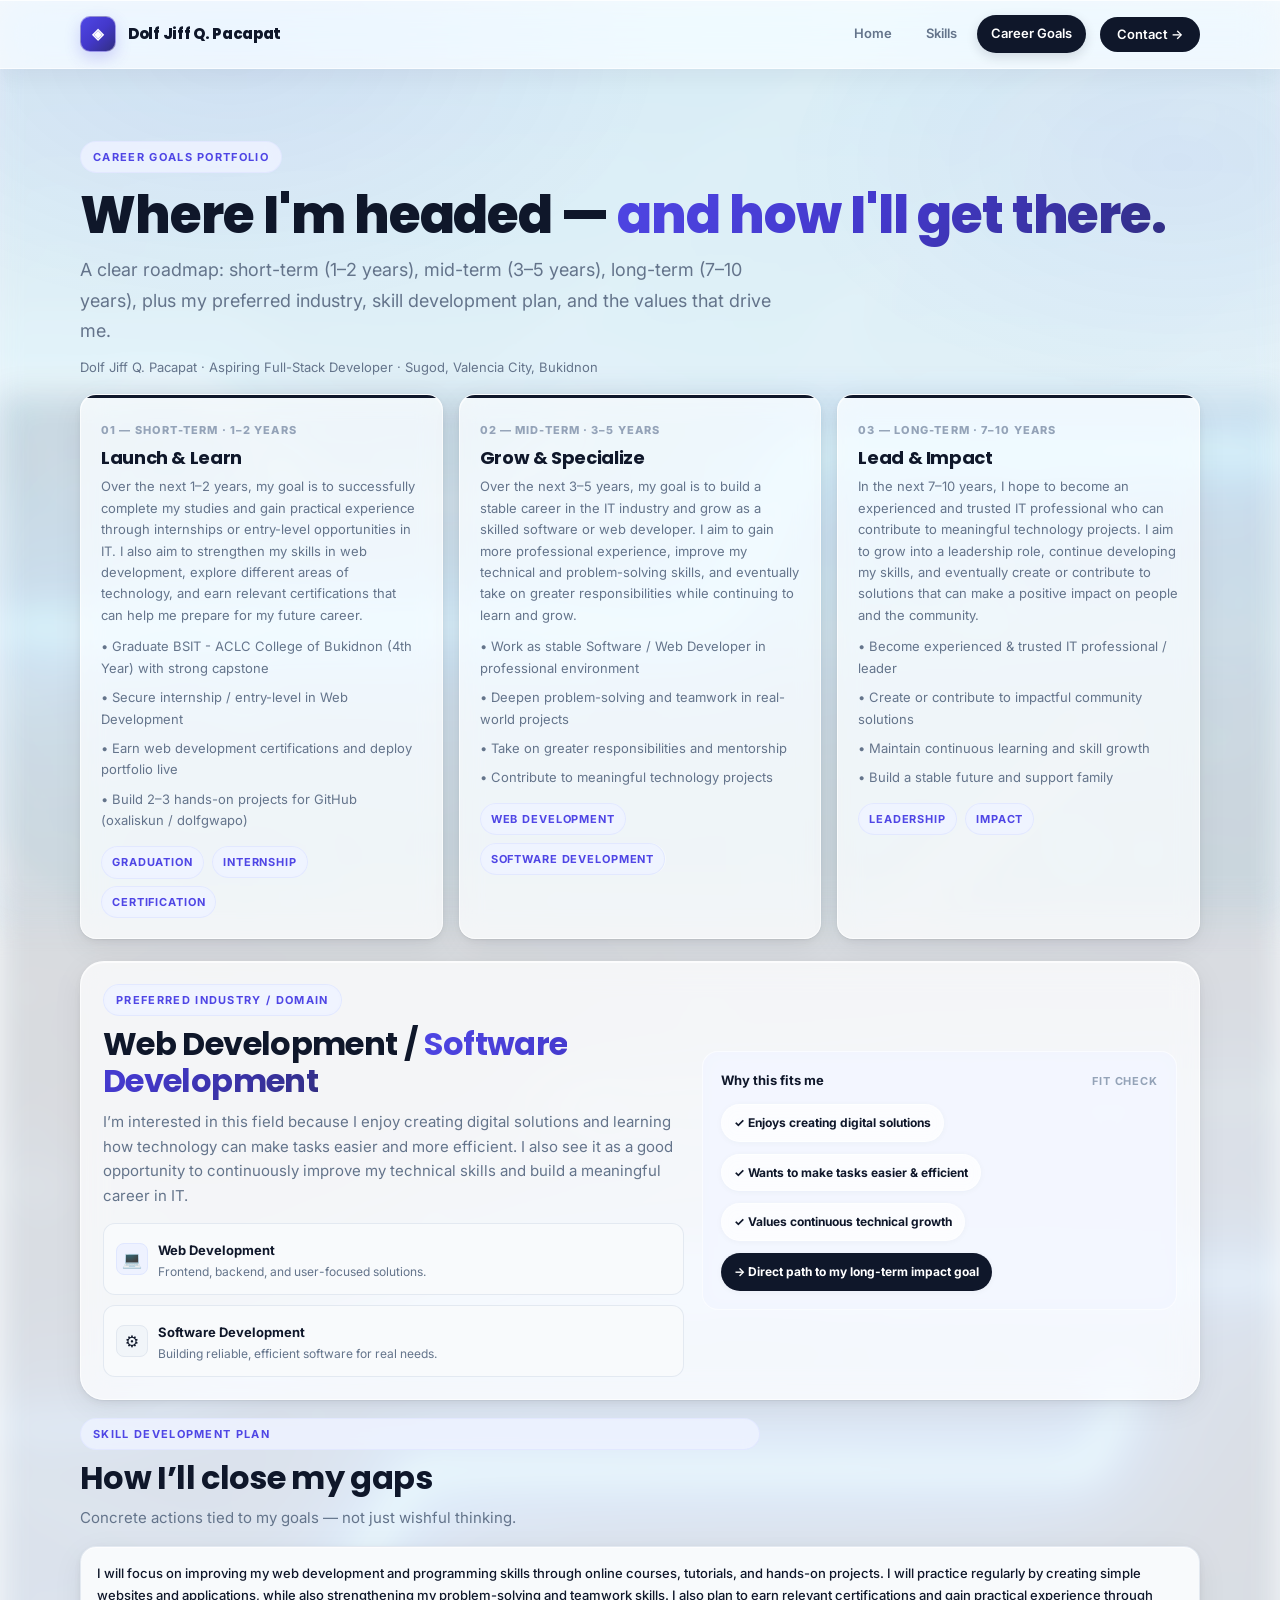
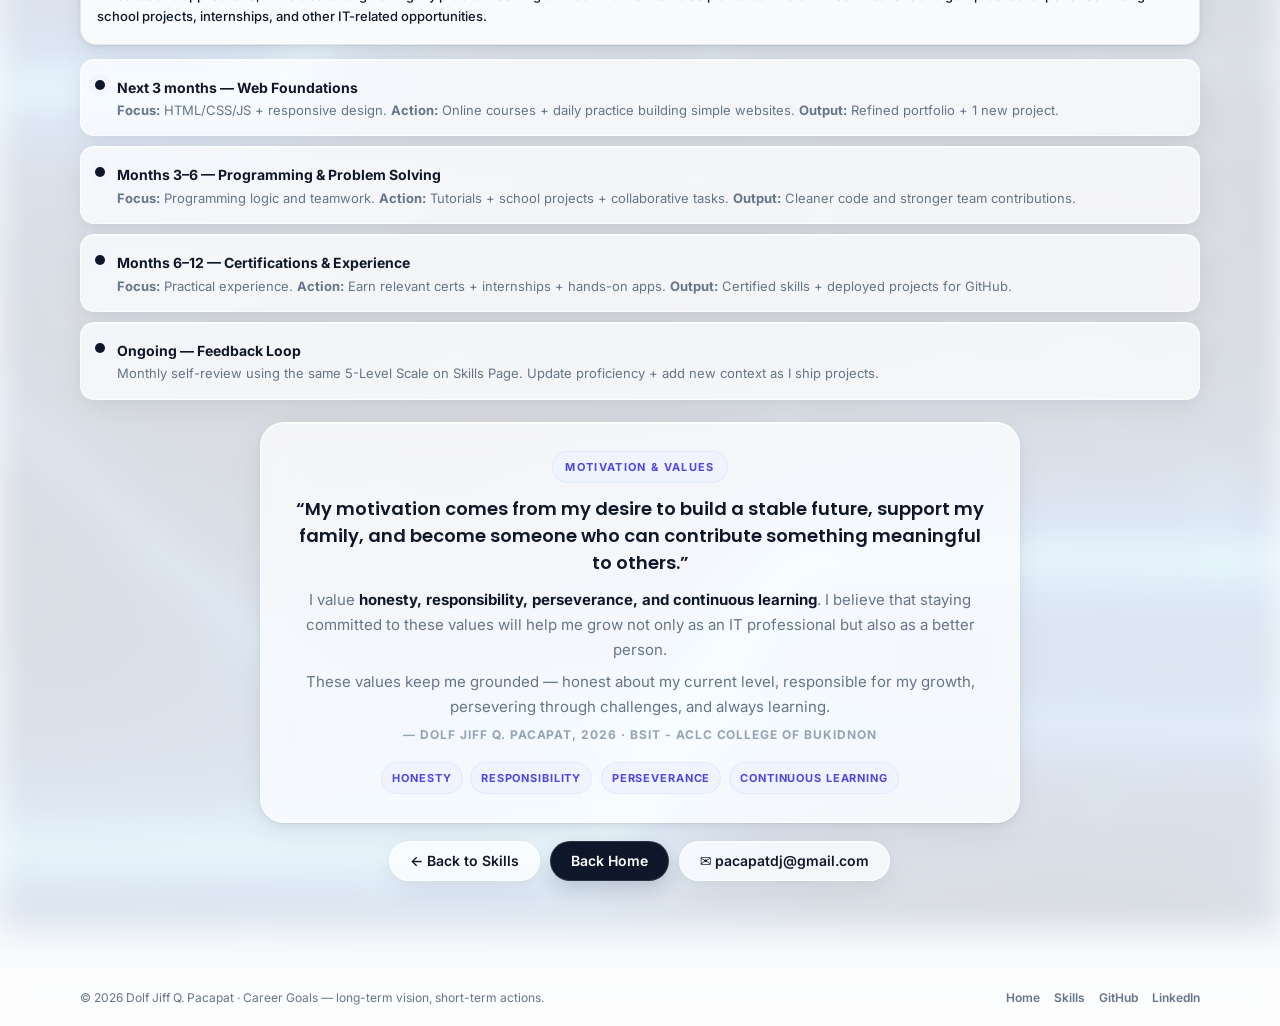
==== career.html @ fad09043 "Activity 1 - Deployed Portfolio Website: Dolf Jiff Q. Pacapat - BSIT ACLC Bukidnon" ====
<!DOCTYPE html>
<html lang="en">
<head>
  <meta charset="UTF-8"/>
  <meta name="viewport" content="width=device-width, initial-scale=1.0"/>
  <title>Dolf Jiff Q. Pacapat — Career Goals</title>
  <link rel="preconnect" href="https://fonts.googleapis.com">
  <link rel="preconnect" href="https://fonts.gstatic.com" crossorigin>
  <link href="https://fonts.googleapis.com/css2?family=Inter:wght@400;500;600;700&family=Poppins:wght@600;700;800&display=swap" rel="stylesheet">
  <link rel="stylesheet" href="css/style.css"/>
</head>
<body>
  <nav class="nav" id="nav">
    <div class="container nav-inner">
      <a class="brand" href="index.html">
        <span class="brand-mark">◈</span>
        <span>Dolf Jiff Q. Pacapat</span>
      </a>
      <div class="nav-links">
        <a href="index.html">Home</a>
        <a href="skills.html">Skills</a>
        <a class="active" href="career.html">Career Goals</a>
        <a class="btn btn-dark nav-cta" href="mailto:pacapatdj@gmail.com" style="padding:10px 16px; border-radius:999px; color:#fff">Contact →</a>
      </div>
      <button class="hamburger" onclick="document.getElementById('nav').classList.toggle('open')">☰</button>
    </div>
  </nav>

  <header class="section" style="padding-bottom:16px">
    <div class="container">
      <span class="eyebrow">Career Goals Portfolio</span>
      <h1 style="margin:12px 0 10px">Where I'm headed — <span class="gradient-text">and how I'll get there.</span></h1>
      <p class="lead" style="max-width:720px">A clear roadmap: short-term (1–2 years), mid-term (3–5 years), long-term (7–10 years), plus my preferred industry, skill development plan, and the values that drive me.</p>
      <p style="margin-top:10px; font-size:13px">Dolf Jiff Q. Pacapat · Aspiring Full-Stack Developer · Sugod, Valencia City, Bukidnon</p>
    </div>
  </header>

  <!-- TIMELINE — tech4 background -->
  <section class="section-sm career-tech" style="padding-top:0">
    <div class="container">
      <div class="timeline">
        <div class="t-card">
          <span class="kicker">01 — Short-term · 1–2 Years</span>
          <h3>Launch & Learn</h3>
          <p>Over the next 1–2 years, my goal is to successfully complete my studies and gain practical experience through internships or entry-level opportunities in IT. I also aim to strengthen my skills in web development, explore different areas of technology, and earn relevant certifications that can help me prepare for my future career.</p>
          <ul style="margin-top:10px; display:grid; gap:8px; font-size:13px; color:var(--text-muted)">
            <li>• Graduate BSIT - ACLC College of Bukidnon (4th Year) with strong capstone</li>
            <li>• Secure internship / entry-level in Web Development</li>
            <li>• Earn web development certifications and deploy portfolio live</li>
            <li>• Build 2–3 hands-on projects for GitHub (oxaliskun / dolfgwapo)</li>
          </ul>
          <div style="margin-top:14px; display:flex; gap:8px; flex-wrap:wrap">
            <span class="tag-important">Graduation</span>
            <span class="tag-important">Internship</span>
            <span class="tag-important">Certification</span>
          </div>
        </div>

        <div class="t-card">
          <span class="kicker">02 — Mid-term · 3–5 Years</span>
          <h3>Grow & Specialize</h3>
          <p>Over the next 3–5 years, my goal is to build a stable career in the IT industry and grow as a skilled software or web developer. I aim to gain more professional experience, improve my technical and problem-solving skills, and eventually take on greater responsibilities while continuing to learn and grow.</p>
          <ul style="margin-top:10px; display:grid; gap:8px; font-size:13px; color:var(--text-muted)">
            <li>• Work as stable Software / Web Developer in professional environment</li>
            <li>• Deepen problem-solving and teamwork in real-world projects</li>
            <li>• Take on greater responsibilities and mentorship</li>
            <li>• Contribute to meaningful technology projects</li>
          </ul>
          <div style="margin-top:14px; display:flex; gap:8px; flex-wrap:wrap">
            <span class="tag-important">Web Development</span>
            <span class="tag-important">Software Development</span>
          </div>
        </div>

        <div class="t-card">
          <span class="kicker">03 — Long-term · 7–10 Years</span>
          <h3>Lead & Impact</h3>
          <p>In the next 7–10 years, I hope to become an experienced and trusted IT professional who can contribute to meaningful technology projects. I aim to grow into a leadership role, continue developing my skills, and eventually create or contribute to solutions that can make a positive impact on people and the community.</p>
          <ul style="margin-top:10px; display:grid; gap:8px; font-size:13px; color:var(--text-muted)">
            <li>• Become experienced & trusted IT professional / leader</li>
            <li>• Create or contribute to impactful community solutions</li>
            <li>• Maintain continuous learning and skill growth</li>
            <li>• Build a stable future and support family</li>
          </ul>
          <div style="margin-top:14px; display:flex; gap:8px; flex-wrap:wrap">
            <span class="tag-important">Leadership</span>
            <span class="tag-important">Impact</span>
          </div>
        </div>
      </div>

      <!-- PREFERRED INDUSTRY -->
      <div class="industry">
        <div>
          <span class="eyebrow">Preferred Industry / Domain</span>
          <h2 style="margin:10px 0 10px">Web Development / <span class="gradient-text">Software Development</span></h2>
          <p>I’m interested in this field because I enjoy creating digital solutions and learning how technology can make tasks easier and more efficient. I also see it as a good opportunity to continuously improve my technical skills and build a meaningful career in IT.</p>
          <div style="margin-top:14px; display:grid; gap:10px">
            <div style="display:flex; gap:10px; align-items:center; background:var(--bg); border:1px solid var(--border); border-radius:12px; padding:12px">
              <span style="width:32px;height:32px;border-radius:8px;display:grid;place-items:center;background:#eef2ff;border:1px solid #e0e7ff">💻</span>
              <div><strong style="font-size:13px">Web Development</strong><p style="font-size:12px">Frontend, backend, and user-focused solutions.</p></div>
            </div>
            <div style="display:flex; gap:10px; align-items:center; background:var(--bg); border:1px solid var(--border); border-radius:12px; padding:12px">
              <span style="width:32px;height:32px;border-radius:8px;display:grid;place-items:center;background:#f1f5f9;border:1px solid #e2e8f0">⚙️</span>
              <div><strong style="font-size:13px">Software Development</strong><p style="font-size:12px">Building reliable, efficient software for real needs.</p></div>
            </div>
          </div>
        </div>
        <div class="industry-visual">
          <div style="display:flex; align-items:center; justify-content:space-between">
            <strong style="font-size:13px">Why this fits me</strong>
            <span style="font-size:11px; font-weight:700; letter-spacing:.08em; text-transform:uppercase; color:var(--text-light)">Fit Check</span>
          </div>
          <div class="pill">✓ Enjoys creating digital solutions</div>
          <div class="pill">✓ Wants to make tasks easier & efficient</div>
          <div class="pill">✓ Values continuous technical growth</div>
          <div class="pill" style="background: var(--primary); color:#fff; border-color: transparent">→ Direct path to my long-term impact goal</div>
        </div>
      </div>

      <!-- SKILL DEVELOPMENT PLAN -->
      <div style="margin-top:18px">
        <div class="section-head" style="margin-bottom:16px">
          <span class="eyebrow">Skill Development Plan</span>
          <h2>How I’ll close my gaps</h2>
          <p>Concrete actions tied to my goals — not just wishful thinking.</p>
        </div>

        <div class="card" style="padding:16px; margin-bottom:12px; background:var(--bg); border-color:var(--border)">
          <p style="color:var(--text); font-size:13px; font-weight:500">I will focus on improving my web development and programming skills through online courses, tutorials, and hands-on projects. I will practice regularly by creating simple websites and applications, while also strengthening my problem-solving and teamwork skills. I also plan to earn relevant certifications and gain practical experience through school projects, internships, and other IT-related opportunities.</p>
        </div>

        <div class="roadmap">
          <div class="roadmap-item">
            <span class="dot"></span>
            <div>
              <strong style="font-size:14px">Next 3 months — Web Foundations</strong>
              <p style="font-size:13px"><strong>Focus:</strong> HTML/CSS/JS + responsive design. <strong>Action:</strong> Online courses + daily practice building simple websites. <strong>Output:</strong> Refined portfolio + 1 new project.</p>
            </div>
          </div>
          <div class="roadmap-item">
            <span class="dot"></span>
            <div>
              <strong style="font-size:14px">Months 3–6 — Programming & Problem Solving</strong>
              <p style="font-size:13px"><strong>Focus:</strong> Programming logic and teamwork. <strong>Action:</strong> Tutorials + school projects + collaborative tasks. <strong>Output:</strong> Cleaner code and stronger team contributions.</p>
            </div>
          </div>
          <div class="roadmap-item">
            <span class="dot"></span>
            <div>
              <strong style="font-size:14px">Months 6–12 — Certifications & Experience</strong>
              <p style="font-size:13px"><strong>Focus:</strong> Practical experience. <strong>Action:</strong> Earn relevant certs + internships + hands-on apps. <strong>Output:</strong> Certified skills + deployed projects for GitHub.</p>
            </div>
          </div>
          <div class="roadmap-item">
            <span class="dot"></span>
            <div>
              <strong style="font-size:14px">Ongoing — Feedback Loop</strong>
              <p style="font-size:13px">Monthly self-review using the same 5-Level Scale on Skills Page. Update proficiency + add new context as I ship projects.</p>
            </div>
          </div>
        </div>
      </div>

      <!-- MOTIVATION & VALUES -->
      <div style="margin-top:22px">
        <div class="motivation">
          <span class="eyebrow" style="margin:0 auto">Motivation & Values</span>
          <blockquote>“My motivation comes from my desire to build a stable future, support my family, and become someone who can contribute something meaningful to others.”</blockquote>
          <p style="margin-top:10px">I value <strong style="color:var(--text)">honesty, responsibility, perseverance, and continuous learning</strong>. I believe that staying committed to these values will help me grow not only as an IT professional but also as a better person.</p>
          <p style="margin-top:8px">These values keep me grounded — honest about my current level, responsible for my growth, persevering through challenges, and always learning.</p>
          <cite>— Dolf Jiff Q. Pacapat, 2026 · BSIT - ACLC College of Bukidnon</cite>
          <div style="margin-top:16px; display:flex; gap:8px; justify-content:center; flex-wrap:wrap">
            <span class="tag-important">Honesty</span>
            <span class="tag-important">Responsibility</span>
            <span class="tag-important">Perseverance</span>
            <span class="tag-important">Continuous Learning</span>
          </div>
        </div>
      </div>

      <div style="margin-top:18px; display:flex; gap:10px; flex-wrap:wrap; justify-content:center">
        <a href="skills.html" class="btn btn-ghost">← Back to Skills</a>
        <a href="index.html" class="btn btn-primary">Back Home</a>
        <a href="mailto:pacapatdj@gmail.com" class="btn btn-ghost">✉ pacapatdj@gmail.com</a>
      </div>
    </div>
  </section>

  <footer class="footer">
    <div class="container footer-inner">
      <p>© 2026 Dolf Jiff Q. Pacapat · Career Goals — long-term vision, short-term actions.</p>
      <div class="footer-links">
        <a href="index.html">Home</a>
        <a href="skills.html">Skills</a>
        <a href="https://github.com/oxaliskun" target="_blank">GitHub</a>
        <a href="https://www.linkedin.com/in/dolf-jiff-pacapat" target="_blank">LinkedIn</a>
      </div>
    </div>
  </footer>
</body>
</html>
---- css/style.css ----
/* 
  Modern Minimal Portfolio — Liquid Glass Edition (subtle iOS style)
  Palette: Slate + Indigo only — uniform, professional, minimal
  Fonts: Poppins (headings) / Inter (body)
*/

/* CSS Variables — Uniform Professional Palette */
:root{
  --bg: #f8fafc;
  --surface: rgba(255,255,255,0.74);
  --surface-solid: #ffffff;
  --surface-2: #f1f5f9;
  --text: #0f172a;
  --text-muted: #64748b;
  --text-light: #94a3b8;
  --border: rgba(226,232,240,0.9);
  --border-strong: #cbd5e1;
  --primary: #0f172a;
  --primary-soft: #1e293b;
  --accent: #4f46e5;
  --accent-2: #3730a3;
  --accent-3: #312e81;
  --gradient: linear-gradient(135deg, #4f46e5 0%, #4338ca 50%, #312e81 100%);
  --gradient-soft: linear-gradient(135deg, #eef2ff 0%, #f5f3ff 100%);
  --gradient-dark: linear-gradient(135deg, #0f172a 0%, #1e1b4b 100%);
  --shadow-sm: 0 1px 2px rgba(15,23,42,.06), 0 4px 12px rgba(15,23,42,.04);
  --shadow: 0 4px 24px rgba(15,23,42,.07), 0 12px 48px rgba(15,23,42,.05);
  --shadow-lg: 0 16px 48px rgba(15,23,42,.10), 0 32px 64px rgba(15,23,42,.07);
  --glass-bg: rgba(255,255,255,0.72);
  --glass-border: rgba(255,255,255,0.68);
  --glass-blur: blur(14px) saturate(160%);
  --glass-shadow: 0 8px 32px rgba(15,23,42,0.06), 0 2px 12px rgba(15,23,42,0.04), inset 0 1px 0 rgba(255,255,255,0.72);
  --radius: 16px;
  --radius-lg: 24px;
  --radius-full: 999px;
  --nav-h: 68px;
  --max: 1120px;
}

/* Reset */
*{box-sizing:border-box;margin:0;padding:0}
html{scroll-behavior:smooth}
body{
  font-family: 'Inter', system-ui, -apple-system, Segoe UI, Roboto, sans-serif;
  background: var(--bg);
  color: var(--text);
  line-height: 1.65;
  -webkit-font-smoothing: antialiased;
  overflow-x:hidden;
  position:relative;
}
/* Global tech background — more visible, still blurry transparent */
body::before{
  content:"";
  position:fixed;
  inset:-20px;
  background:
    linear-gradient(180deg, rgba(248,250,252,0.78) 0%, rgba(248,250,252,0.86) 55%, rgba(241,245,249,0.92) 100%),
    url('../assets/tech1.jpg') center 8% / cover no-repeat;
  filter: blur(18px) saturate(0.85) brightness(1.02);
  opacity:0.72;
  z-index:-3;
  pointer-events:none;
}
body::after{
  content:"";
  position:fixed;
  inset:0;
  background:
    radial-gradient(700px 420px at 18% 6%, rgba(79,70,229,0.07), transparent 62%),
    radial-gradient(640px 380px at 92% 18%, rgba(79,70,229,0.05), transparent 62%);
  z-index:-2;
  pointer-events:none;
}
img{max-width:100%;display:block}
a{color:inherit;text-decoration:none}
ul{list-style:none}

/* Typography */
h1,h2,h3,h4{font-family:'Poppins', sans-serif;letter-spacing:-.02em;line-height:1.15}
h1{font-size: clamp(32px, 5vw, 52px); font-weight:800}
h2{font-size: clamp(22px, 3vw, 32px); font-weight:700}
h3{font-size:18px;font-weight:700}
p{color: var(--text-muted); font-size:15px}
.lead{font-size: clamp(16px, 2vw, 18px); line-height:1.7}

/* Utilities */
.container{width:min(var(--max), 92vw); margin-inline:auto}
.section{padding: 72px 0; position:relative}
.section-sm{padding: 48px 0; position:relative}
.eyebrow{
  display:inline-flex; align-items:center; gap:8px;
  font-size:11px; font-weight:700; letter-spacing:.12em; text-transform:uppercase;
  color: var(--accent);
  background: rgba(238,242,255,0.85);
  border:1px solid rgba(224,231,255,0.9);
  padding:6px 12px; border-radius: var(--radius-full);
  backdrop-filter: blur(8px);
}
.tag-important{
  display:inline-flex; align-items:center; gap:6px;
  font-size:11px; font-weight:700; letter-spacing:.08em; text-transform:uppercase;
  color: var(--accent);
  background: rgba(238,242,255,0.85);
  border:1px solid rgba(224,231,255,0.9);
  padding:6px 10px; border-radius: var(--radius-full);
  backdrop-filter: blur(8px);
}
.gradient-text{
  background: var(--gradient);
  -webkit-background-clip:text;
  -webkit-text-fill-color:transparent;
  background-clip:text;
}
.btn{
  display:inline-flex; align-items:center; justify-content:center; gap:8px;
  padding:12px 20px; border-radius: var(--radius-full);
  font-weight:600; font-size:14px; line-height:1;
  border:1px solid transparent; cursor:pointer; transition:.2s;
  white-space:nowrap;
}
.btn-primary{
  background: var(--primary);
  color:#fff;
  box-shadow: 0 8px 20px rgba(15,23,42,.18);
  border-color: rgba(255,255,255,0.12);
}
.btn-primary:hover{transform: translateY(-1px); box-shadow: 0 12px 28px rgba(15,23,42,.22); background: var(--primary-soft)}
.btn-ghost{
  background: var(--glass-bg); border-color: var(--glass-border); color: var(--text);
  backdrop-filter: var(--glass-blur);
  box-shadow: var(--glass-shadow);
}
.btn-ghost:hover{border-color: rgba(203,213,225,0.9); transform: translateY(-1px); background: rgba(255,255,255,0.82)}
.btn-dark{
  background: var(--primary); color:#fff;
}
.btn-dark:hover{background: var(--primary-soft)}

/* Nav — liquid glass */
.nav{
  position:sticky; top:0; z-index:50;
  backdrop-filter: blur(18px) saturate(170%);
  -webkit-backdrop-filter: blur(18px) saturate(170%);
  background: rgba(255,255,255,0.68);
  border-bottom:1px solid rgba(255,255,255,0.62);
  box-shadow: 0 1px 0 rgba(255,255,255,0.8) inset, 0 8px 24px rgba(15,23,42,0.05);
}
.nav-inner{
  height: var(--nav-h);
  display:flex; align-items:center; justify-content:space-between; gap:24px;
}
.brand{
  display:flex; align-items:center; gap:12px; font-weight:800; font-family:'Poppins',sans-serif;
}
.brand-mark{
  width:36px; height:36px; border-radius:10px;
  background: var(--gradient);
  display:grid; place-items:center; color:#fff; font-size:16px; font-weight:800;
  box-shadow: 0 6px 16px rgba(79,70,229,.22);
  border:1px solid rgba(255,255,255,0.45);
}
.brand span{font-size:15px; letter-spacing:-.02em}
.nav-links{display:flex; align-items:center; gap:6px}
.nav-links a{
  padding:8px 14px; border-radius: var(--radius-full);
  font-size:13px; font-weight:600; color: var(--text-muted);
  transition:.2s;
}
.nav-links a:hover{background: rgba(241,245,249,0.85); color: var(--text)}
.nav-links a.active{background: var(--primary); color:#fff; box-shadow: 0 4px 12px rgba(15,23,42,0.14)}
.nav-cta{margin-left:8px}
.hamburger{display:none; width:40px;height:40px; border-radius:10px; border:1px solid var(--border); background: rgba(255,255,255,0.72); backdrop-filter: blur(10px); display:none; place-items:center; cursor:pointer}

/* Hero — with tech1 background (ultra blurred, transparent) */
.hero{
  padding: 40px 0 32px;
  position:relative; overflow:hidden;
}
.hero::before{
  content:"";
  position:absolute; inset:0;
  background:
    radial-gradient(600px 300px at 20% 0%, rgba(79,70,229,.08), transparent 60%),
    radial-gradient(700px 360px at 90% 12%, rgba(55,48,163,.05), transparent 60%);
  pointer-events:none; z-index:0;
}
.hero::after{
  content:"";
  position:absolute; inset:0;
  background: url('../assets/tech1.jpg') center 35% / cover no-repeat;
  filter: blur(14px) saturate(0.85) brightness(1.02);
  opacity:0.18;
  pointer-events:none; z-index:-1;
}
.hero-grid{
  display:grid; grid-template-columns: 1.2fr .9fr; gap:40px; align-items:center;
  position:relative; z-index:1;
}
.hero-copy h1{margin:14px 0 14px}
.hero-copy .lead{max-width: 560px}
.hero-actions{display:flex; gap:12px; margin-top:22px; flex-wrap:wrap}
.hero-stats{
  display:flex; gap:18px; margin-top:28px; flex-wrap:wrap;
  padding-top:20px; border-top:1px solid rgba(226,232,240,0.85);
}
.stat{min-width:110px}
.stat strong{display:block; font-family:'Poppins',sans-serif; font-size:20px; line-height:1}
.stat span{font-size:11px; font-weight:700; letter-spacing:.1em; text-transform:uppercase; color:var(--text-light)}
/* hero card — main liquid glass element */
.hero-card{
  background: var(--glass-bg);
  border:1px solid var(--glass-border);
  border-radius: var(--radius-lg);
  padding:18px;
  box-shadow: var(--glass-shadow), var(--shadow-lg);
  backdrop-filter: blur(16px) saturate(160%);
  -webkit-backdrop-filter: blur(16px) saturate(160%);
  position:relative;
  overflow:hidden;
}
.hero-card::after{
  content:"";
  position:absolute; inset:-1px;
  background: linear-gradient(180deg, rgba(255,255,255,0.55), rgba(255,255,255,0.12));
  border-radius: var(--radius-lg);
  pointer-events:none; z-index:-1;
}
.profile-wrap{
  aspect-ratio: 4/3.2; border-radius:18px; overflow:hidden; background: rgba(238,242,255,0.6);
  border:1px solid rgba(255,255,255,0.7);
  display:grid; place-items:center; position:relative;
  backdrop-filter: blur(6px);
}
.profile-wrap img{width:100%;height:100%;object-fit:cover}
.profile-placeholder{
  text-align:center; padding:24px;
}
.profile-placeholder .avatar{
  width:86px;height:86px;border-radius:50%;margin:0 auto 14px;
  background: var(--gradient); display:grid;place-items:center; color:#fff; font-size:32px; font-weight:800;
  box-shadow: 0 10px 24px rgba(79,70,229,.22);
  border:1px solid rgba(255,255,255,0.45);
}
.profile-placeholder p{max-width:260px;margin:0 auto}
.hero-card-meta{
  display:grid; grid-template-columns:1fr 1fr; gap:12px; margin-top:14px;
}
.meta-box{
  background: rgba(255,255,255,0.66); border:1px solid rgba(255,255,255,0.62); border-radius:12px; padding:12px;
  backdrop-filter: blur(10px) saturate(150%); box-shadow: 0 2px 10px rgba(15,23,42,0.04);
}
.meta-box strong{display:block; font-size:13px}
.meta-box span{font-size:12px; color:var(--text-muted)}

/* Cards / Grid — liquid glass */
.grid-3{display:grid; grid-template-columns: repeat(3,1fr); gap:18px}
.grid-2{display:grid; grid-template-columns: repeat(2,1fr); gap:18px}
.card{
  background: var(--glass-bg); border:1px solid var(--glass-border);
  border-radius: var(--radius); padding:20px;
  box-shadow: var(--glass-shadow), var(--shadow-sm);
  backdrop-filter: blur(12px) saturate(150%);
  -webkit-backdrop-filter: blur(12px) saturate(150%);
  transition:.2s;
}
.card:hover{transform: translateY(-2px); box-shadow: var(--glass-shadow), var(--shadow); background: rgba(255,255,255,0.78)}
.card-icon{
  width:44px;height:44px;border-radius:12px; display:grid;place-items:center;
  background: rgba(238,242,255,0.85); border:1px solid rgba(255,255,255,0.7); font-size:18px; margin-bottom:12px;
  backdrop-filter: blur(6px);
}
.card h3{margin-bottom:6px}
.card p{font-size:13.5px;}

/* Section headers */
.section-head{display:flex; flex-direction:column; gap:10px; margin-bottom:28px; max-width:680px}
.section-head h2{line-height:1.1}
.section-head p{max-width:620px}

/* Tech backgrounds — more visible but still blurry transparent (minimal) */
.section.tech-bg-2::before,
.section-sm.tech-bg-2::before{
  content:"";
  position:absolute; inset:0;
  background: url('../assets/tech2.jpg') center 30% / cover no-repeat;
  filter: blur(16px) saturate(0.85) brightness(1.03);
  opacity:0.14;
  pointer-events:none; z-index:-1;
}
.section.tech-bg-3::before,
.skills-tech::before{
  content:"";
  position:absolute; inset:0;
  background: url('../assets/tech3.jpg') center 40% / cover no-repeat;
  filter: blur(16px) saturate(0.85) brightness(1.03);
  opacity:0.13;
  pointer-events:none; z-index:-1;
}
.career-tech::before{
  content:"";
  position:absolute; inset:0;
  background: url('../assets/tech4.jpg') center 35% / cover no-repeat;
  filter: blur(16px) saturate(0.85) brightness(1.03);
  opacity:0.13;
  pointer-events:none; z-index:-1;
}

/* About */
.about-grid{display:grid; grid-template-columns: 1.1fr .9fr; gap:28px; align-items:start}
.about-highlights{display:grid; gap:12px}
.highlight{
  display:flex; gap:14px; align-items:flex-start;
  background: var(--glass-bg); border:1px solid var(--glass-border); border-radius:14px; padding:16px;
  backdrop-filter: blur(12px) saturate(150%); box-shadow: var(--glass-shadow);
}
.highlight i{width:36px;height:36px;border-radius:10px;display:grid;place-items:center;background:rgba(238,242,255,0.9);border:1px solid rgba(255,255,255,0.7);flex:0 0 36px; backdrop-filter: blur(6px)}

/* Skills specific — uniform */
.scale{
  display:grid; grid-template-columns: repeat(5,1fr); gap:10px; margin:18px 0 28px;
}
.scale-item{
  background: var(--glass-bg); border:1px solid var(--glass-border); border-radius:14px; padding:14px;
  text-align:center; border-top:3px solid rgba(203,213,225,0.9);
  backdrop-filter: blur(10px) saturate(140%); box-shadow: var(--glass-shadow);
}
.scale-item strong{display:block; font-size:12px; letter-spacing:.06em; text-transform:uppercase; color: var(--text)}
.scale-item span{font-size:12px; color:var(--text-muted); line-height:1.4; display:block; margin-top:4px}
.scale-item:hover{border-top-color: var(--accent); background: rgba(255,255,255,0.78)}

.category{
  background: var(--glass-bg); border:1px solid var(--glass-border); border-radius: var(--radius);
  overflow:hidden; box-shadow: var(--glass-shadow), var(--shadow-sm); margin-bottom:16px;
  backdrop-filter: blur(12px) saturate(150%);
}
.category-head{
  display:flex; align-items:center; justify-content:space-between; gap:16px;
  padding:16px 18px; border-bottom:1px solid rgba(226,232,240,0.8);
  background: linear-gradient(180deg, rgba(255,255,255,0.82) 0%, rgba(248,250,252,0.72) 100%);
  backdrop-filter: blur(8px);
}
.category-head h3{display:flex; align-items:center; gap:10px; font-size:15px}
.category-head .count{
  font-size:11px; font-weight:700; letter-spacing:.08em; text-transform:uppercase;
  background: var(--primary); color:#fff; padding:6px 10px; border-radius: var(--radius-full);
  box-shadow: 0 2px 8px rgba(15,23,42,0.12);
}
.category-body{padding:14px 18px 18px; display:grid; gap:12px}
.skill{
  display:grid; grid-template-columns: 1fr auto; gap:12px; align-items:start;
  padding:14px; border:1px solid rgba(255,255,255,0.62); border-radius:14px; background: rgba(255,255,255,0.68);
  backdrop-filter: blur(10px) saturate(140%); box-shadow: 0 2px 10px rgba(15,23,42,0.04);
}
.skill-main h4{font-size:14px; font-weight:700}
.skill-main p{font-size:12.5px; margin-top:4px; line-height:1.6}
.badge{
  font-size:10.5px; font-weight:800; letter-spacing:.08em; text-transform:uppercase;
  padding:6px 10px; border-radius: var(--radius-full); white-space:nowrap; height:fit-content;
  background: rgba(241,245,249,0.85); color:#334155; border:1px solid rgba(226,232,240,0.9);
  backdrop-filter: blur(6px);
}
.badge.novice, .badge.beginner, .badge.intermediate, .badge.proficient, .badge.expert{
  background: rgba(241,245,249,0.85); color:#334155; border-color: rgba(226,232,240,0.9);
}
.skill-bar{
  grid-column:1 / -1; height:6px; background: rgba(241,245,249,0.9); border-radius:999px; overflow:hidden; margin-top:2px;
}
.skill-bar i{display:block; height:100%; border-radius:999px; background: var(--primary)}
.skill.novice .skill-bar i{width:20%}
.skill.beginner .skill-bar i{width:40%}
.skill.intermediate .skill-bar i{width:60%}
.skill.proficient .skill-bar i{width:80%}
.skill.expert .skill-bar i{width:100%}

.gaps{
  background: var(--glass-bg); color:var(--text); border:1px solid var(--glass-border); border-radius: var(--radius-lg); padding:22px;
  position:relative; overflow:hidden; box-shadow: var(--glass-shadow), var(--shadow-sm);
  backdrop-filter: blur(14px) saturate(150%);
}
.gaps::before{display:none}
.gaps > *{position:relative}
.gaps h3{color:var(--text)}
.gaps p{color:var(--text-muted)}
.gap-grid{display:grid; grid-template-columns: repeat(3,1fr); gap:12px; margin-top:14px}
.gap-card{background: rgba(255,255,255,0.66); border:1px solid rgba(255,255,255,0.62); border-radius:14px; padding:14px; backdrop-filter: blur(8px); box-shadow: 0 2px 10px rgba(15,23,42,0.03)}
.gap-card strong{color:var(--text); font-size:13px}
.gap-card span{color:var(--text-muted); font-size:12px; display:block; margin-top:4px}

/* Career */
.timeline{
  display:grid; grid-template-columns: repeat(3,1fr); gap:16px; margin-bottom:22px;
}
.t-card{
  background: var(--glass-bg); border:1px solid var(--glass-border); border-radius: var(--radius);
  padding:20px; position:relative; overflow:hidden; box-shadow: var(--glass-shadow), var(--shadow-sm);
  backdrop-filter: blur(12px) saturate(150%);
}
.t-card::before{
  content:""; position:absolute; top:0; left:0; right:0; height:3px; background: var(--primary);
}
.t-card .kicker{font-size:11px; font-weight:800; letter-spacing:.1em; text-transform:uppercase; color: var(--text-light)}
.t-card h3{margin:6px 0 8px}
.t-card p{font-size:13px}
.industry{
  display:grid; grid-template-columns: 1.1fr .9fr; gap:18px; align-items:center;
  background: var(--glass-bg); border:1px solid var(--glass-border); border-radius: var(--radius-lg); padding:22px;
  backdrop-filter: blur(14px) saturate(150%); box-shadow: var(--glass-shadow), var(--shadow-sm);
}
.industry-visual{
  background: rgba(238,242,255,0.62); border:1px solid rgba(255,255,255,0.62); border-radius:16px; padding:18px;
  display:grid; gap:12px; backdrop-filter: blur(10px);
}
.industry-visual .pill{
  display:inline-flex; align-items:center; gap:8px;
  background: rgba(255,255,255,0.78); border:1px solid rgba(255,255,255,0.62); border-radius:999px; padding:8px 12px; font-size:12px; font-weight:700; width:fit-content;
  backdrop-filter: blur(8px); box-shadow: 0 1px 6px rgba(15,23,42,0.04);
}
.roadmap{
  display:grid; gap:10px; margin-top:14px;
}
.roadmap-item{
  display:flex; gap:12px; align-items:flex-start;
  background: var(--glass-bg); border:1px solid var(--glass-border); border-radius:14px; padding:14px;
  backdrop-filter: blur(12px) saturate(150%); box-shadow: var(--glass-shadow);
}
.roadmap-item .dot{width:10px;height:10px;border-radius:50%;background:var(--primary); margin-top:6px; flex:0 0 10px; box-shadow:0 0 0 6px rgba(241,245,249,0.85)}
.motivation{
  background: var(--glass-bg); border:1px solid var(--glass-border); border-radius: var(--radius-lg); padding:28px;
  text-align:center; max-width:760px; margin:0 auto;
  backdrop-filter: blur(14px) saturate(150%); box-shadow: var(--glass-shadow), var(--shadow-sm);
}
.motivation blockquote{
  font-family:'Poppins',sans-serif; font-size:18px; font-weight:600; line-height:1.5; color:var(--text); margin:12px 0;
}
.motivation cite{font-size:12px; font-weight:700; letter-spacing:.08em; text-transform:uppercase; color:var(--text-light); font-style:normal}

/* Footer — subtle glass */
.footer{
  margin-top:40px; border-top:1px solid rgba(255,255,255,0.62); background: rgba(255,255,255,0.64);
  backdrop-filter: blur(12px) saturate(150%);
}
.footer-inner{
  display:flex; align-items:center; justify-content:space-between; gap:18px;
  padding:18px 0; flex-wrap:wrap;
}
.footer-inner p{font-size:12px}
.footer-links{display:flex; gap:14px; font-size:12px; font-weight:600; color:var(--text-muted)}
.footer-links a:hover{color:var(--text)}

/* Reveal */
.reveal{opacity:0; transform: translateY(8px); animation: reveal .6s ease forwards}
.reveal:nth-child(2){animation-delay:.08s}
.reveal:nth-child(3){animation-delay:.16s}
@keyframes reveal{to{opacity:1; transform:none}}

/* Blank / placeholders — minimal (no orange) */
.blank{
  background: transparent;
  border: none;
  color: var(--text);
  padding: 0;
  font-size: inherit;
  font-weight: 600;
}
.blank-block{
  background: var(--glass-bg);
  border:1px solid var(--glass-border);
  color:var(--text-muted);
  padding:12px 14px; border-radius:12px; font-size:13px; font-weight:500; line-height:1.6;
  backdrop-filter: blur(8px);
}
.blank-important{
  background: rgba(255,251,235,0.85);
  border:1px solid rgba(253,230,138,0.9);
  color:#92400e;
  padding:6px 10px; border-radius:10px; font-size:12px; font-weight:700;
  backdrop-filter: blur(6px);
}

/* Responsive — verified for perfect mobile + desktop alignment */
@media (max-width: 960px){
  .hero-grid, .about-grid, .industry{grid-template-columns:1fr; gap:28px}
  .grid-3{grid-template-columns:1fr 1fr}
  .timeline{grid-template-columns:1fr}
  .scale{grid-template-columns: repeat(3,1fr)}
  .gap-grid{grid-template-columns:1fr}
  .hero-card{order:-1; max-width: 520px; margin: 0 auto; width:100%}
}
@media (max-width: 680px){
  .nav-links{display:none}
  .hamburger{display:grid}
  .container{width:min(var(--max), 94vw)}
  .grid-3, .grid-2{grid-template-columns:1fr; gap:14px}
  .scale{grid-template-columns:1fr 1fr; gap:8px}
  .hero{padding: 20px 0 16px}
  .hero-grid{gap:22px}
  .hero-copy h1{font-size: clamp(28px, 8vw, 34px)}
  .hero-actions{flex-direction:column; align-items:stretch}
  .hero-actions .btn{width:100%; justify-content:center}
  .hero-stats{display:grid; grid-template-columns:1fr 1fr; gap:12px; padding-top:16px}
  .stat{min-width:auto}
  .hero-card{padding:14px; border-radius:20px}
  .hero-card-meta{grid-template-columns:1fr}
  .section{padding:36px 0}
  .section-sm{padding:32px 0}
  .section-head{margin-bottom:20px}
  .about-grid{gap:18px}
  .category-head{flex-direction:column; align-items:flex-start; gap:8px; padding:14px 16px}
  .category-body{padding:12px 14px 14px}
  .skill{padding:12px; gap:10px}
  .skill-main h4{font-size:13px}
  .timeline{gap:12px}
  .t-card{padding:16px}
  .industry{padding:16px; gap:14px}
  .industry-visual{padding:14px}
  .gaps{padding:16px}
  .gap-grid{gap:8px}
  .roadmap-item{padding:12px}
  .motivation{padding:20px 16px}
  .motivation blockquote{font-size:16px}
  .footer-inner{flex-direction:column; align-items:center; text-align:center; gap:10px; padding:16px 0}
  .footer-links{flex-wrap:wrap; justify-content:center; gap:10px 14px}
  .nav-inner{height:60px}
  .eyebrow{font-size:10px; padding:5px 10px}
}
@media (max-width: 420px){
  .scale{grid-template-columns:1fr; gap:8px}
  .hero-stats{grid-template-columns:1fr 1fr}
  .stat strong{font-size:18px}
  .container{width: 94vw}
}
@media (max-width: 360px){
  .hero-actions .btn{padding:11px 16px; font-size:13px}
  .hero-card-meta{grid-template-columns:1fr}
}

/* Mobile nav */
.nav.open .nav-links{
  display:flex; position:absolute; top:var(--nav-h); left:0; right:0;
  background: rgba(255,255,255,0.92); backdrop-filter: blur(16px) saturate(160%);
  border-bottom:1px solid rgba(255,255,255,0.62); border-top:1px solid rgba(255,255,255,0.62);
  padding:12px 4vw; flex-direction:column; align-items:stretch; gap:6px;
  box-shadow: 0 12px 32px rgba(15,23,42,0.08);
}
.nav.open .nav-links a{padding:12px 16px}
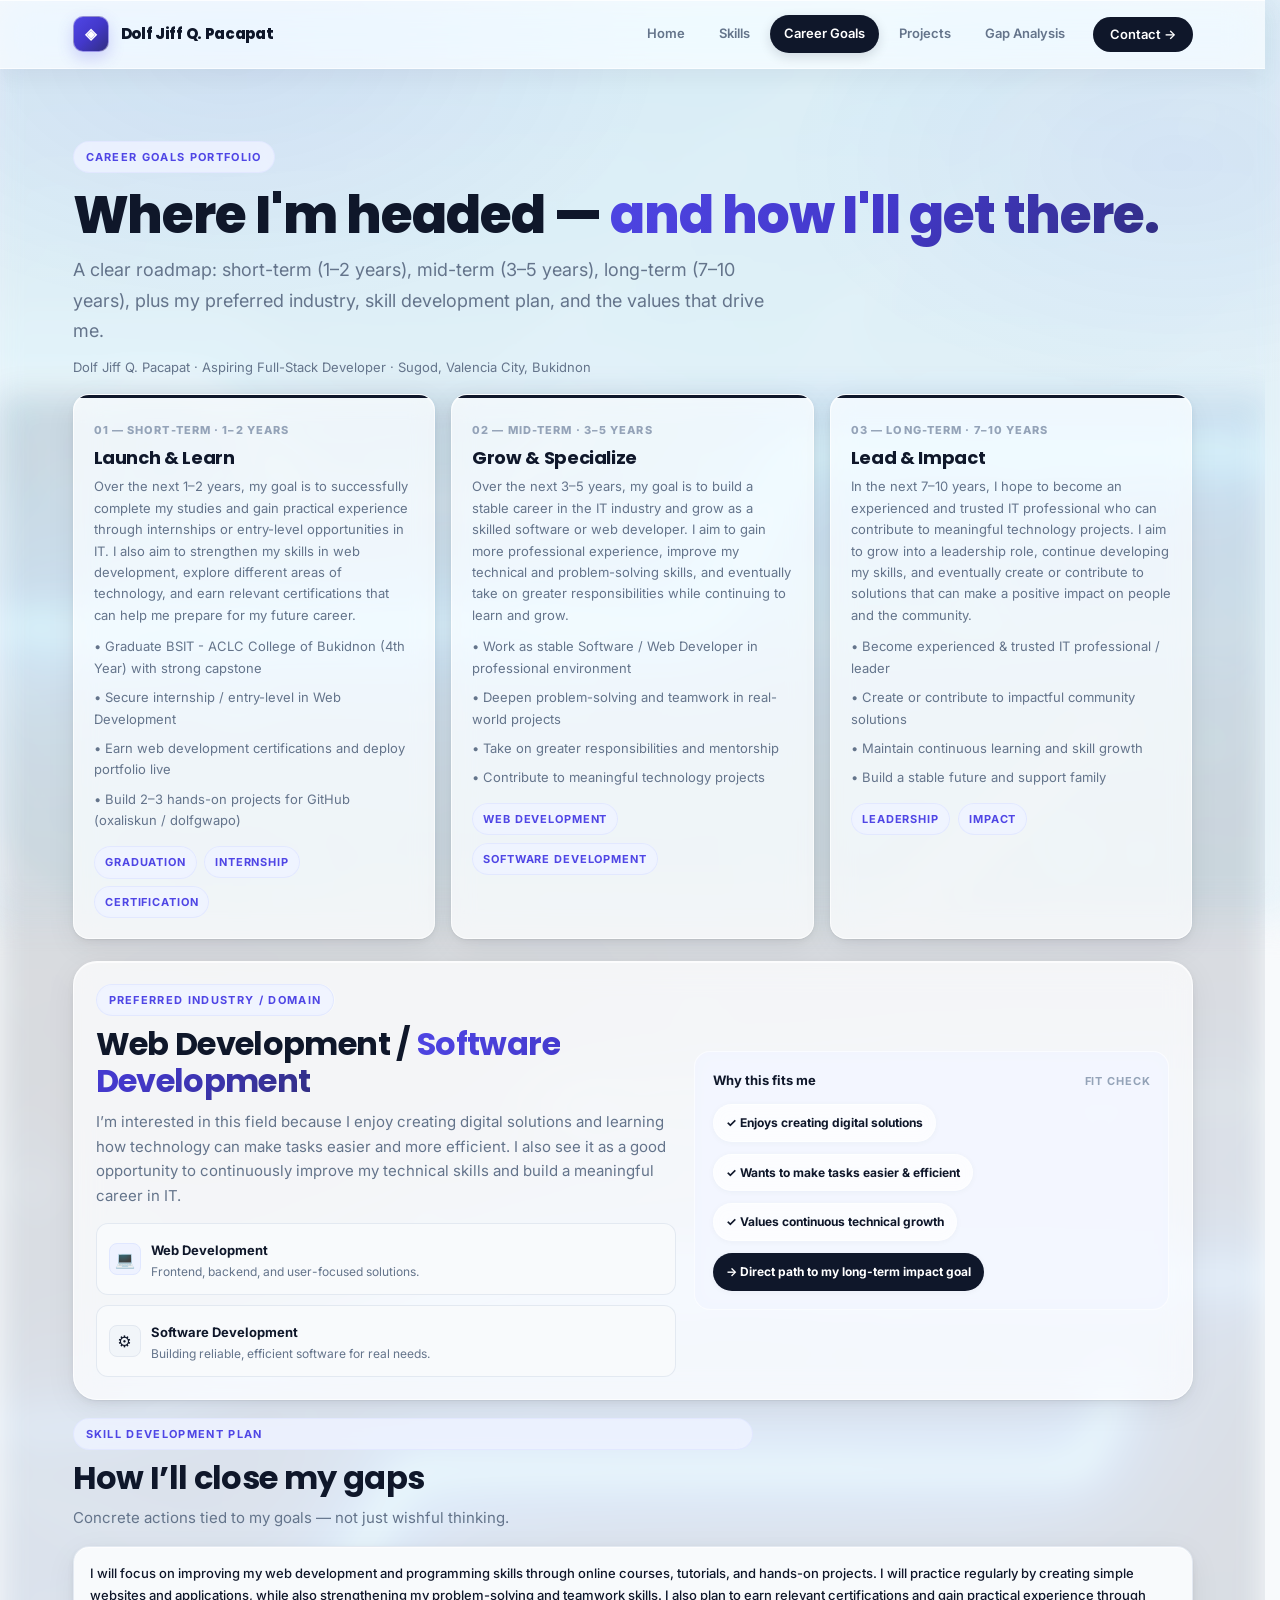
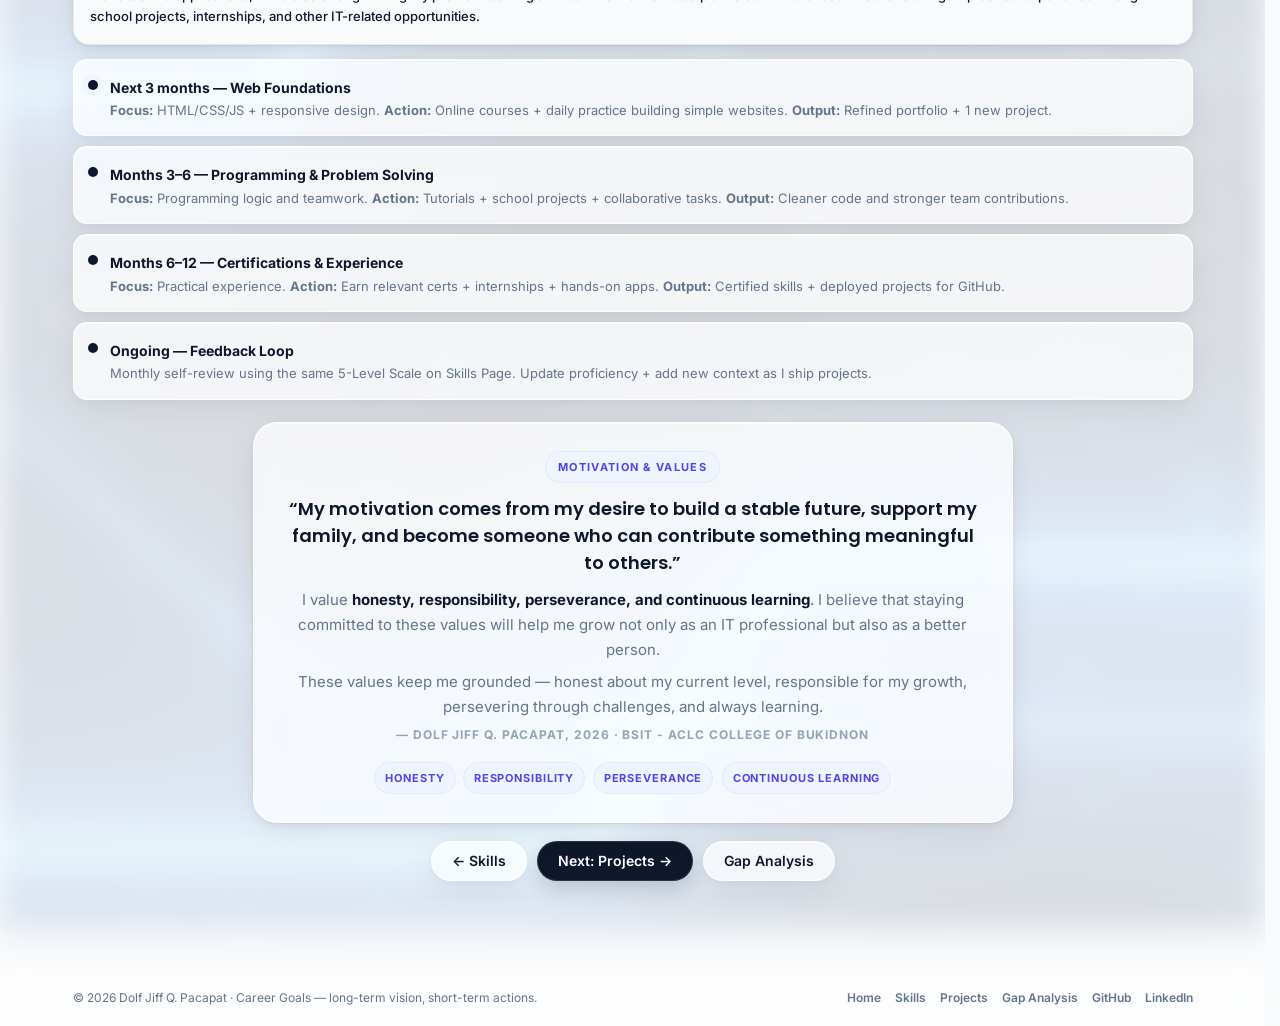
==== commit b8630d42: "Activity 2 - Add Projects and Gap Analysis" ====
--- a/career.html
+++ b/career.html
@@ -20,6 +20,8 @@
         <a href="index.html">Home</a>
         <a href="skills.html">Skills</a>
         <a class="active" href="career.html">Career Goals</a>
+        <a href="projects.html">Projects</a>
+        <a href="gap-analysis.html">Gap Analysis</a>
         <a class="btn btn-dark nav-cta" href="mailto:pacapatdj@gmail.com" style="padding:10px 16px; border-radius:999px; color:#fff">Contact →</a>
       </div>
       <button class="hamburger" onclick="document.getElementById('nav').classList.toggle('open')">☰</button>
@@ -180,9 +182,9 @@
       </div>
 
       <div style="margin-top:18px; display:flex; gap:10px; flex-wrap:wrap; justify-content:center">
-        <a href="skills.html" class="btn btn-ghost">← Back to Skills</a>
-        <a href="index.html" class="btn btn-primary">Back Home</a>
-        <a href="mailto:pacapatdj@gmail.com" class="btn btn-ghost">✉ pacapatdj@gmail.com</a>
+        <a href="skills.html" class="btn btn-ghost">← Skills</a>
+        <a href="projects.html" class="btn btn-primary">Next: Projects →</a>
+        <a href="gap-analysis.html" class="btn btn-ghost">Gap Analysis</a>
       </div>
     </div>
   </section>
@@ -193,6 +195,8 @@
       <div class="footer-links">
         <a href="index.html">Home</a>
         <a href="skills.html">Skills</a>
+        <a href="projects.html">Projects</a>
+        <a href="gap-analysis.html">Gap Analysis</a>
         <a href="https://github.com/oxaliskun" target="_blank">GitHub</a>
         <a href="https://www.linkedin.com/in/dolf-jiff-pacapat" target="_blank">LinkedIn</a>
       </div>
--- a/css/style.css
+++ b/css/style.css
@@ -39,7 +39,7 @@
 
 /* Reset */
 *{box-sizing:border-box;margin:0;padding:0}
-html{scroll-behavior:smooth}
+html{scroll-behavior:smooth; scrollbar-gutter: stable}
 body{
   font-family: 'Inter', system-ui, -apple-system, Segoe UI, Roboto, sans-serif;
   background: var(--bg);
@@ -149,7 +149,10 @@
 .nav-inner{
   height: var(--nav-h);
   display:flex; align-items:center; justify-content:space-between; gap:24px;
-}
+  flex-wrap: nowrap;
+}
+.brand{ flex: 0 0 auto; }
+.nav-links{ flex: 0 0 auto; }
 .brand{
   display:flex; align-items:center; gap:12px; font-weight:800; font-family:'Poppins',sans-serif;
 }
@@ -169,7 +172,8 @@
 }
 .nav-links a:hover{background: rgba(241,245,249,0.85); color: var(--text)}
 .nav-links a.active{background: var(--primary); color:#fff; box-shadow: 0 4px 12px rgba(15,23,42,0.14)}
-.nav-cta{margin-left:8px}
+.nav-links a{ min-width: fit-content; white-space: nowrap; }
+.nav-cta{margin-left:8px; min-width:128px; justify-content:center; text-align:center; white-space:nowrap; flex:0 0 auto}
 .hamburger{display:none; width:40px;height:40px; border-radius:10px; border:1px solid var(--border); background: rgba(255,255,255,0.72); backdrop-filter: blur(10px); display:none; place-items:center; cursor:pointer}
 
 /* Hero — with tech1 background (ultra blurred, transparent) */
